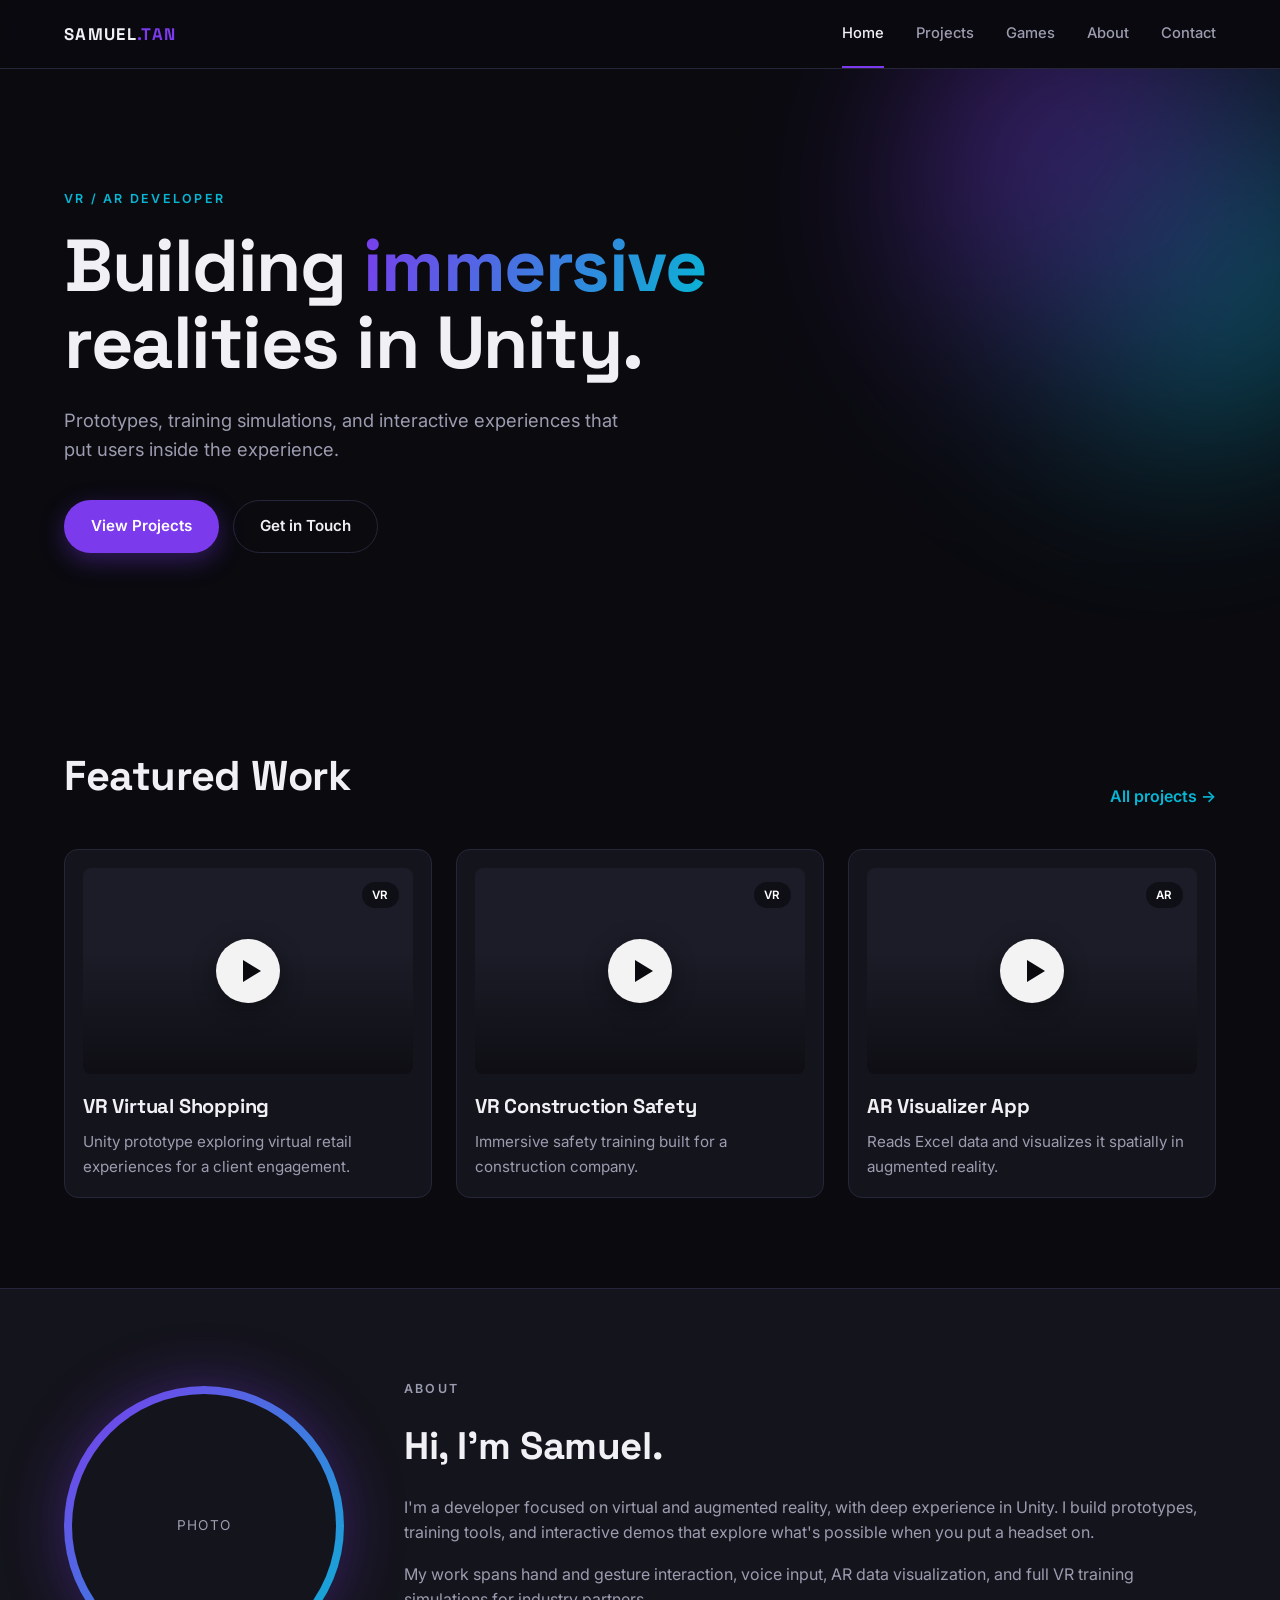
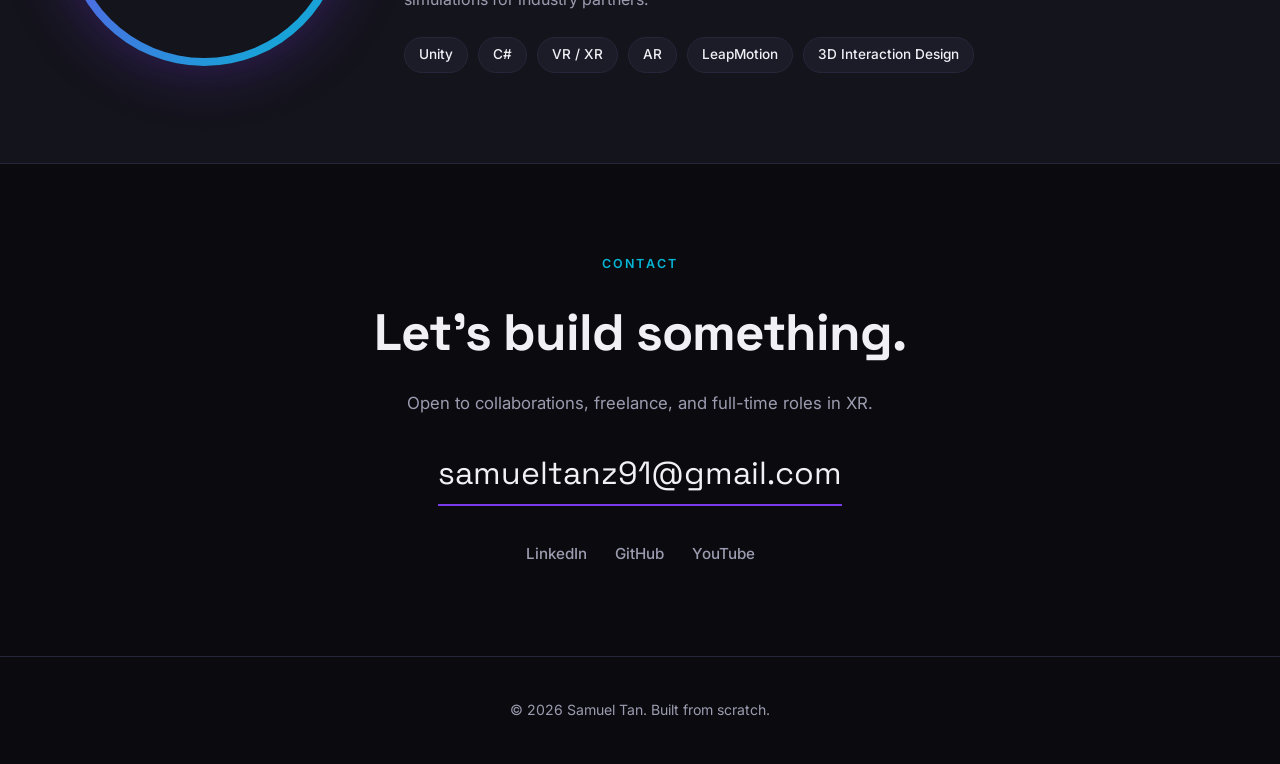
==== index.html @ c5303bc1 "Initial portfolio site Static site with home, projects, and games pages. VR/AR work showcased via cl" ====
<!DOCTYPE html>
<html lang="en">
<head>
    <meta charset="UTF-8">
    <meta name="viewport" content="width=device-width, initial-scale=1.0">
    <title>Samuel Tan — VR/AR Developer</title>
    <meta name="description" content="Portfolio of Samuel Tan, VR/AR developer specializing in Unity, immersive experiences, and interactive prototypes.">
    <link rel="stylesheet" href="assets/css/styles.css">
    <link rel="preconnect" href="https://fonts.googleapis.com">
    <link rel="preconnect" href="https://fonts.gstatic.com" crossorigin>
    <link href="https://fonts.googleapis.com/css2?family=Inter:wght@400;500;600;700;800&family=Space+Grotesk:wght@500;700&display=swap" rel="stylesheet">
</head>
<body>
    <header class="site-header">
        <div class="container header-inner">
            <a href="index.html" class="logo">SAMUEL<span>.TAN</span></a>
            <nav class="nav-desktop">
                <a href="index.html" class="active">Home</a>
                <a href="projects.html">Projects</a>
                <a href="games.html">Games</a>
                <a href="#about">About</a>
                <a href="#contact">Contact</a>
            </nav>
            <button class="nav-toggle" aria-label="Toggle navigation" aria-expanded="false">
                <span></span><span></span><span></span>
            </button>
        </div>
        <nav class="nav-mobile">
            <a href="index.html">Home</a>
            <a href="projects.html">Projects</a>
            <a href="games.html">Games</a>
            <a href="#about">About</a>
            <a href="#contact">Contact</a>
        </nav>
    </header>

    <main>
        <section class="hero">
            <div class="container">
                <p class="hero-eyebrow">VR / AR Developer</p>
                <h1 class="hero-title">Building <span class="accent">immersive</span><br>realities in Unity.</h1>
                <p class="hero-sub">Prototypes, training simulations, and interactive experiences that put users inside the experience.</p>
                <div class="hero-cta">
                    <a href="projects.html" class="btn btn-primary">View Projects</a>
                    <a href="#contact" class="btn btn-ghost">Get in Touch</a>
                </div>
            </div>
            <div class="hero-orb" aria-hidden="true"></div>
        </section>

        <section class="section" id="featured">
            <div class="container">
                <div class="section-head">
                    <h2>Featured Work</h2>
                    <a href="projects.html" class="link-arrow">All projects →</a>
                </div>
                <div class="project-grid">
                    <a href="projects.html#vr-virtual-shopping" class="project-card">
                        <div class="project-thumb video-thumb" style="background-image: url('https://img.youtube.com/vi/bQnIqQ54lKI/hqdefault.jpg')">
                            <span class="tag">VR</span>
                            <span class="play-button play-button-static" aria-hidden="true"></span>
                        </div>
                        <h3>VR Virtual Shopping</h3>
                        <p>Unity prototype exploring virtual retail experiences for a client engagement.</p>
                    </a>
                    <a href="projects.html#vr-construction-safety" class="project-card">
                        <div class="project-thumb video-thumb" style="background-image: url('https://img.youtube.com/vi/5bhj2pqpF-M/hqdefault.jpg')">
                            <span class="tag">VR</span>
                            <span class="play-button play-button-static" aria-hidden="true"></span>
                        </div>
                        <h3>VR Construction Safety</h3>
                        <p>Immersive safety training built for a construction company.</p>
                    </a>
                    <a href="projects.html#ar-visualizer" class="project-card">
                        <div class="project-thumb video-thumb" style="background-image: url('https://img.youtube.com/vi/ihZmhNBa7-E/hqdefault.jpg')">
                            <span class="tag">AR</span>
                            <span class="play-button play-button-static" aria-hidden="true"></span>
                        </div>
                        <h3>AR Visualizer App</h3>
                        <p>Reads Excel data and visualizes it spatially in augmented reality.</p>
                    </a>
                </div>
            </div>
        </section>

        <section class="section section-alt" id="about">
            <div class="container about-grid">
                <div class="about-photo" aria-hidden="true"></div>
                <div class="about-copy">
                    <p class="eyebrow">About</p>
                    <h2>Hi, I'm Samuel.</h2>
                    <p>I'm a developer focused on virtual and augmented reality, with deep experience in Unity. I build prototypes, training tools, and interactive demos that explore what's possible when you put a headset on.</p>
                    <p>My work spans hand and gesture interaction, voice input, AR data visualization, and full VR training simulations for industry partners.</p>
                    <ul class="skill-list">
                        <li>Unity</li>
                        <li>C#</li>
                        <li>VR / XR</li>
                        <li>AR</li>
                        <li>LeapMotion</li>
                        <li>3D Interaction Design</li>
                    </ul>
                </div>
            </div>
        </section>

        <section class="section" id="contact">
            <div class="container contact-block">
                <p class="eyebrow">Contact</p>
                <h2>Let's build something.</h2>
                <p class="contact-sub">Open to collaborations, freelance, and full-time roles in XR.</p>
                <a href="mailto:samueltanz91@gmail.com" class="contact-email">samueltanz91@gmail.com</a>
                <div class="social-row">
                    <a href="#" aria-label="LinkedIn">LinkedIn</a>
                    <a href="#" aria-label="GitHub">GitHub</a>
                    <a href="#" aria-label="YouTube">YouTube</a>
                </div>
            </div>
        </section>
    </main>

    <footer class="site-footer">
        <div class="container">
            <p>© <span id="year"></span> Samuel Tan. Built from scratch.</p>
        </div>
    </footer>

    <script src="assets/js/main.js"></script>
</body>
</html>
---- assets/css/styles.css ----
/* ============================================================
   Samuel Tan — Portfolio
   Plain CSS, no preprocessor. Design tokens up top.
   ============================================================ */

:root {
    --bg: #0a0a0f;
    --surface: #14141c;
    --surface-2: #1c1c28;
    --border: #26263a;
    --text: #f0f0f5;
    --text-dim: #9c9cb0;
    --accent: #7c3aed;
    --accent-2: #06b6d4;
    --accent-glow: rgba(124, 58, 237, 0.35);
    --max-width: 1200px;
    --radius: 14px;
    --radius-sm: 8px;
    --shadow-card: 0 10px 30px rgba(0, 0, 0, 0.4);

    --font-sans: 'Inter', system-ui, -apple-system, Segoe UI, Roboto, sans-serif;
    --font-display: 'Space Grotesk', 'Inter', system-ui, sans-serif;
}

* { box-sizing: border-box; }

html {
    scroll-behavior: smooth;
}

body {
    margin: 0;
    background: var(--bg);
    color: var(--text);
    font-family: var(--font-sans);
    font-size: 16px;
    line-height: 1.6;
    -webkit-font-smoothing: antialiased;
    text-rendering: optimizeLegibility;
}

a { color: inherit; text-decoration: none; }
img { max-width: 100%; display: block; }

.container {
    width: 100%;
    max-width: var(--max-width);
    margin: 0 auto;
    padding: 0 24px;
}

/* ===== Header ============================================== */

.site-header {
    position: sticky;
    top: 0;
    z-index: 50;
    background: rgba(10, 10, 15, 0.75);
    backdrop-filter: saturate(140%) blur(12px);
    -webkit-backdrop-filter: saturate(140%) blur(12px);
    border-bottom: 1px solid var(--border);
}

.header-inner {
    display: flex;
    align-items: center;
    justify-content: space-between;
    height: 68px;
}

.logo {
    font-family: var(--font-display);
    font-weight: 700;
    letter-spacing: 0.08em;
    font-size: 1.05rem;
}
.logo span { color: var(--accent); }

.nav-desktop {
    display: flex;
    gap: 32px;
}
.nav-desktop a {
    font-size: 0.92rem;
    font-weight: 500;
    color: var(--text-dim);
    transition: color 0.2s ease;
    position: relative;
}
.nav-desktop a:hover,
.nav-desktop a.active { color: var(--text); }
.nav-desktop a.active::after {
    content: '';
    position: absolute;
    left: 0; right: 0; bottom: -22px;
    height: 2px;
    background: var(--accent);
}

.nav-toggle {
    display: none;
    background: transparent;
    border: 0;
    width: 40px;
    height: 40px;
    cursor: pointer;
    padding: 8px;
}
.nav-toggle span {
    display: block;
    width: 24px;
    height: 2px;
    background: var(--text);
    margin: 5px auto;
    transition: transform 0.25s ease, opacity 0.25s ease;
}
.nav-toggle[aria-expanded="true"] span:nth-child(1) {
    transform: translateY(7px) rotate(45deg);
}
.nav-toggle[aria-expanded="true"] span:nth-child(2) { opacity: 0; }
.nav-toggle[aria-expanded="true"] span:nth-child(3) {
    transform: translateY(-7px) rotate(-45deg);
}

.nav-mobile {
    display: none;
    flex-direction: column;
    padding: 8px 24px 20px;
    border-top: 1px solid var(--border);
    background: rgba(10, 10, 15, 0.95);
}
.nav-mobile.open { display: flex; }
.nav-mobile a {
    padding: 14px 0;
    border-bottom: 1px solid var(--border);
    color: var(--text-dim);
    font-weight: 500;
}
.nav-mobile a:last-child { border-bottom: 0; }

/* ===== Hero ================================================ */

.hero {
    position: relative;
    padding: 120px 0 100px;
    overflow: hidden;
}

.hero-eyebrow,
.eyebrow {
    text-transform: uppercase;
    letter-spacing: 0.18em;
    font-size: 0.78rem;
    color: var(--accent-2);
    font-weight: 600;
    margin: 0 0 18px;
}

.hero-title {
    font-family: var(--font-display);
    font-size: clamp(2.4rem, 6vw, 4.6rem);
    line-height: 1.05;
    letter-spacing: -0.02em;
    margin: 0 0 24px;
    font-weight: 700;
}
.accent {
    background: linear-gradient(120deg, var(--accent), var(--accent-2));
    -webkit-background-clip: text;
    background-clip: text;
    color: transparent;
}

.hero-sub {
    font-size: 1.15rem;
    color: var(--text-dim);
    max-width: 580px;
    margin: 0 0 36px;
}

.hero-cta { display: flex; gap: 14px; flex-wrap: wrap; }

.btn {
    display: inline-flex;
    align-items: center;
    justify-content: center;
    padding: 13px 26px;
    border-radius: 100px;
    font-weight: 600;
    font-size: 0.95rem;
    transition: transform 0.2s ease, box-shadow 0.25s ease, background 0.2s ease;
    border: 1px solid transparent;
    cursor: pointer;
}
.btn-primary {
    background: var(--accent);
    color: white;
    box-shadow: 0 8px 24px var(--accent-glow);
}
.btn-primary:hover { transform: translateY(-2px); box-shadow: 0 12px 30px var(--accent-glow); }
.btn-ghost {
    background: transparent;
    border-color: var(--border);
    color: var(--text);
}
.btn-ghost:hover { border-color: var(--text-dim); }

.hero-orb {
    position: absolute;
    top: -100px;
    right: -120px;
    width: 520px;
    height: 520px;
    border-radius: 50%;
    background: radial-gradient(circle at 30% 30%, var(--accent), transparent 60%),
                radial-gradient(circle at 70% 60%, var(--accent-2), transparent 65%);
    filter: blur(80px);
    opacity: 0.45;
    pointer-events: none;
    z-index: -1;
}

/* ===== Sections ============================================ */

.section { padding: 90px 0; }
.section-alt { background: var(--surface); border-top: 1px solid var(--border); border-bottom: 1px solid var(--border); }

.section-head {
    display: flex;
    align-items: end;
    justify-content: space-between;
    margin-bottom: 40px;
    flex-wrap: wrap;
    gap: 16px;
}
.section-head h2 {
    font-family: var(--font-display);
    font-size: clamp(1.8rem, 3.5vw, 2.6rem);
    margin: 0;
    letter-spacing: -0.01em;
}
.link-arrow {
    color: var(--accent-2);
    font-weight: 600;
    transition: transform 0.2s ease;
}
.link-arrow:hover { transform: translateX(4px); display: inline-block; }

/* ===== Page hero (sub-pages) =============================== */

.page-hero {
    padding: 80px 0 40px;
    border-bottom: 1px solid var(--border);
}
.page-hero h1 {
    font-family: var(--font-display);
    font-size: clamp(2.2rem, 5vw, 3.6rem);
    margin: 0 0 16px;
    letter-spacing: -0.02em;
}
.page-sub {
    color: var(--text-dim);
    max-width: 680px;
    font-size: 1.05rem;
    margin: 0;
}

/* ===== Project grid ======================================== */

.project-grid {
    display: grid;
    grid-template-columns: repeat(auto-fit, minmax(300px, 1fr));
    gap: 24px;
}

.project-card {
    background: var(--surface);
    border: 1px solid var(--border);
    border-radius: var(--radius);
    padding: 18px;
    transition: transform 0.25s ease, border-color 0.25s ease, box-shadow 0.25s ease;
    display: block;
    color: inherit;
}
.project-card:hover {
    transform: translateY(-4px);
    border-color: var(--accent);
    box-shadow: var(--shadow-card);
}
.project-card h3 {
    font-family: var(--font-display);
    font-size: 1.25rem;
    margin: 16px 0 8px;
    letter-spacing: -0.01em;
}
.project-card p {
    color: var(--text-dim);
    margin: 0;
    font-size: 0.95rem;
}

.project-thumb {
    aspect-ratio: 16 / 10;
    border-radius: var(--radius-sm);
    position: relative;
    overflow: hidden;
    display: flex;
    align-items: flex-start;
    justify-content: flex-end;
    padding: 14px;
    background-size: cover;
    background-position: center;
    background-color: var(--surface-2);
}
/* Gradient placeholders — used by Games page until real screenshots are added */
.thumb-1 { background: linear-gradient(135deg, #4338ca, #06b6d4); }
.thumb-2 { background: linear-gradient(135deg, #f59e0b, #b91c1c); }
.thumb-3 { background: linear-gradient(135deg, #10b981, #06b6d4); }
.thumb-4 { background: linear-gradient(135deg, #1e293b, #7c3aed); }
.thumb-5 { background: linear-gradient(135deg, #ec4899, #7c3aed); }
.thumb-6 { background: linear-gradient(135deg, #06b6d4, #1e1b4b); }

/* Video thumbnail — YouTube poster + play button overlay */
.video-thumb { cursor: pointer; }
.video-thumb::before {
    content: '';
    position: absolute;
    inset: 0;
    background: linear-gradient(180deg, transparent 40%, rgba(0,0,0,0.5));
    pointer-events: none;
    transition: background 0.25s ease;
}
.video-thumb:hover::before {
    background: linear-gradient(180deg, rgba(124,58,237,0.15) 0%, rgba(0,0,0,0.55));
}

.play-button {
    position: absolute;
    left: 50%;
    top: 50%;
    transform: translate(-50%, -50%);
    width: 64px;
    height: 64px;
    border-radius: 50%;
    border: 0;
    background: rgba(255, 255, 255, 0.95);
    cursor: pointer;
    transition: transform 0.2s ease, background 0.2s ease, box-shadow 0.25s ease;
    box-shadow: 0 6px 24px rgba(0, 0, 0, 0.4);
    z-index: 1;
    padding: 0;
}
.play-button::before {
    content: '';
    position: absolute;
    left: 56%;
    top: 50%;
    transform: translate(-50%, -50%);
    width: 0;
    height: 0;
    border-left: 18px solid var(--bg);
    border-top: 11px solid transparent;
    border-bottom: 11px solid transparent;
}
.video-thumb:hover .play-button {
    transform: translate(-50%, -50%) scale(1.08);
    background: var(--accent);
    box-shadow: 0 10px 28px var(--accent-glow);
}
.video-thumb:hover .play-button::before {
    border-left-color: white;
}

/* When iframe is injected, hide the static UI */
.video-thumb.is-playing::before,
.video-thumb.is-playing .tag,
.video-thumb.is-playing .play-button {
    display: none;
}
.video-thumb iframe {
    position: absolute;
    inset: 0;
    width: 100%;
    height: 100%;
    border: 0;
    border-radius: var(--radius-sm);
}

.tag {
    background: rgba(0, 0, 0, 0.45);
    backdrop-filter: blur(8px);
    color: white;
    padding: 4px 10px;
    border-radius: 100px;
    font-size: 0.72rem;
    font-weight: 600;
    letter-spacing: 0.06em;
    text-transform: uppercase;
}

.project-card-detail .meta-list {
    margin: 16px 0 0;
    padding: 0;
    list-style: none;
    display: flex;
    gap: 8px;
    flex-wrap: wrap;
}
.meta-list li {
    background: var(--surface-2);
    border: 1px solid var(--border);
    border-radius: 100px;
    padding: 4px 12px;
    font-size: 0.78rem;
    color: var(--text-dim);
}

/* ===== About =============================================== */

.about-grid {
    display: grid;
    grid-template-columns: 280px 1fr;
    gap: 60px;
    align-items: center;
}
.about-photo {
    aspect-ratio: 1;
    border-radius: 50%;
    background: linear-gradient(135deg, var(--accent), var(--accent-2));
    box-shadow: 0 0 60px var(--accent-glow);
    position: relative;
}
.about-photo::after {
    content: 'Photo';
    position: absolute;
    inset: 8px;
    border-radius: 50%;
    background: var(--surface);
    display: flex;
    align-items: center;
    justify-content: center;
    color: var(--text-dim);
    font-size: 0.85rem;
    letter-spacing: 0.1em;
    text-transform: uppercase;
}
.about-copy h2 {
    font-family: var(--font-display);
    font-size: clamp(1.8rem, 3.5vw, 2.4rem);
    margin: 0 0 18px;
    letter-spacing: -0.01em;
}
.about-copy p {
    color: var(--text-dim);
    margin: 0 0 16px;
}
.skill-list {
    margin: 24px 0 0;
    padding: 0;
    list-style: none;
    display: flex;
    gap: 10px;
    flex-wrap: wrap;
}
.skill-list li {
    background: var(--surface-2);
    border: 1px solid var(--border);
    padding: 6px 14px;
    border-radius: 100px;
    font-size: 0.85rem;
    color: var(--text);
    font-weight: 500;
}

/* ===== Contact ============================================= */

.contact-block { text-align: center; }
.contact-block h2 {
    font-family: var(--font-display);
    font-size: clamp(2rem, 4.5vw, 3.2rem);
    margin: 0 0 16px;
    letter-spacing: -0.02em;
}
.contact-sub {
    color: var(--text-dim);
    margin: 0 0 32px;
    font-size: 1.05rem;
}
.contact-email {
    display: inline-block;
    font-family: var(--font-display);
    font-size: clamp(1.4rem, 3vw, 2rem);
    color: var(--text);
    border-bottom: 2px solid var(--accent);
    padding-bottom: 4px;
    transition: color 0.2s ease;
}
.contact-email:hover { color: var(--accent-2); }

.social-row {
    display: flex;
    justify-content: center;
    gap: 28px;
    margin-top: 36px;
}
.social-row a {
    color: var(--text-dim);
    font-weight: 500;
    font-size: 0.95rem;
    transition: color 0.2s ease;
}
.social-row a:hover { color: var(--accent-2); }

/* ===== Footer ============================================== */

.site-footer {
    border-top: 1px solid var(--border);
    padding: 28px 0;
    color: var(--text-dim);
    font-size: 0.88rem;
    text-align: center;
}

/* ===== Responsive ========================================== */

@media (max-width: 820px) {
    .nav-desktop { display: none; }
    .nav-toggle { display: block; }
    .nav-desktop a.active::after { display: none; }

    .hero { padding: 80px 0 70px; }
    .section { padding: 64px 0; }

    .about-grid {
        grid-template-columns: 1fr;
        gap: 32px;
        text-align: center;
    }
    .about-photo {
        max-width: 200px;
        margin: 0 auto;
    }
    .skill-list { justify-content: center; }

    .hero-orb {
        width: 360px;
        height: 360px;
        right: -160px;
    }
}

@media (max-width: 480px) {
    .hero-cta .btn { flex: 1; }
    .social-row { flex-wrap: wrap; gap: 16px 24px; }
}
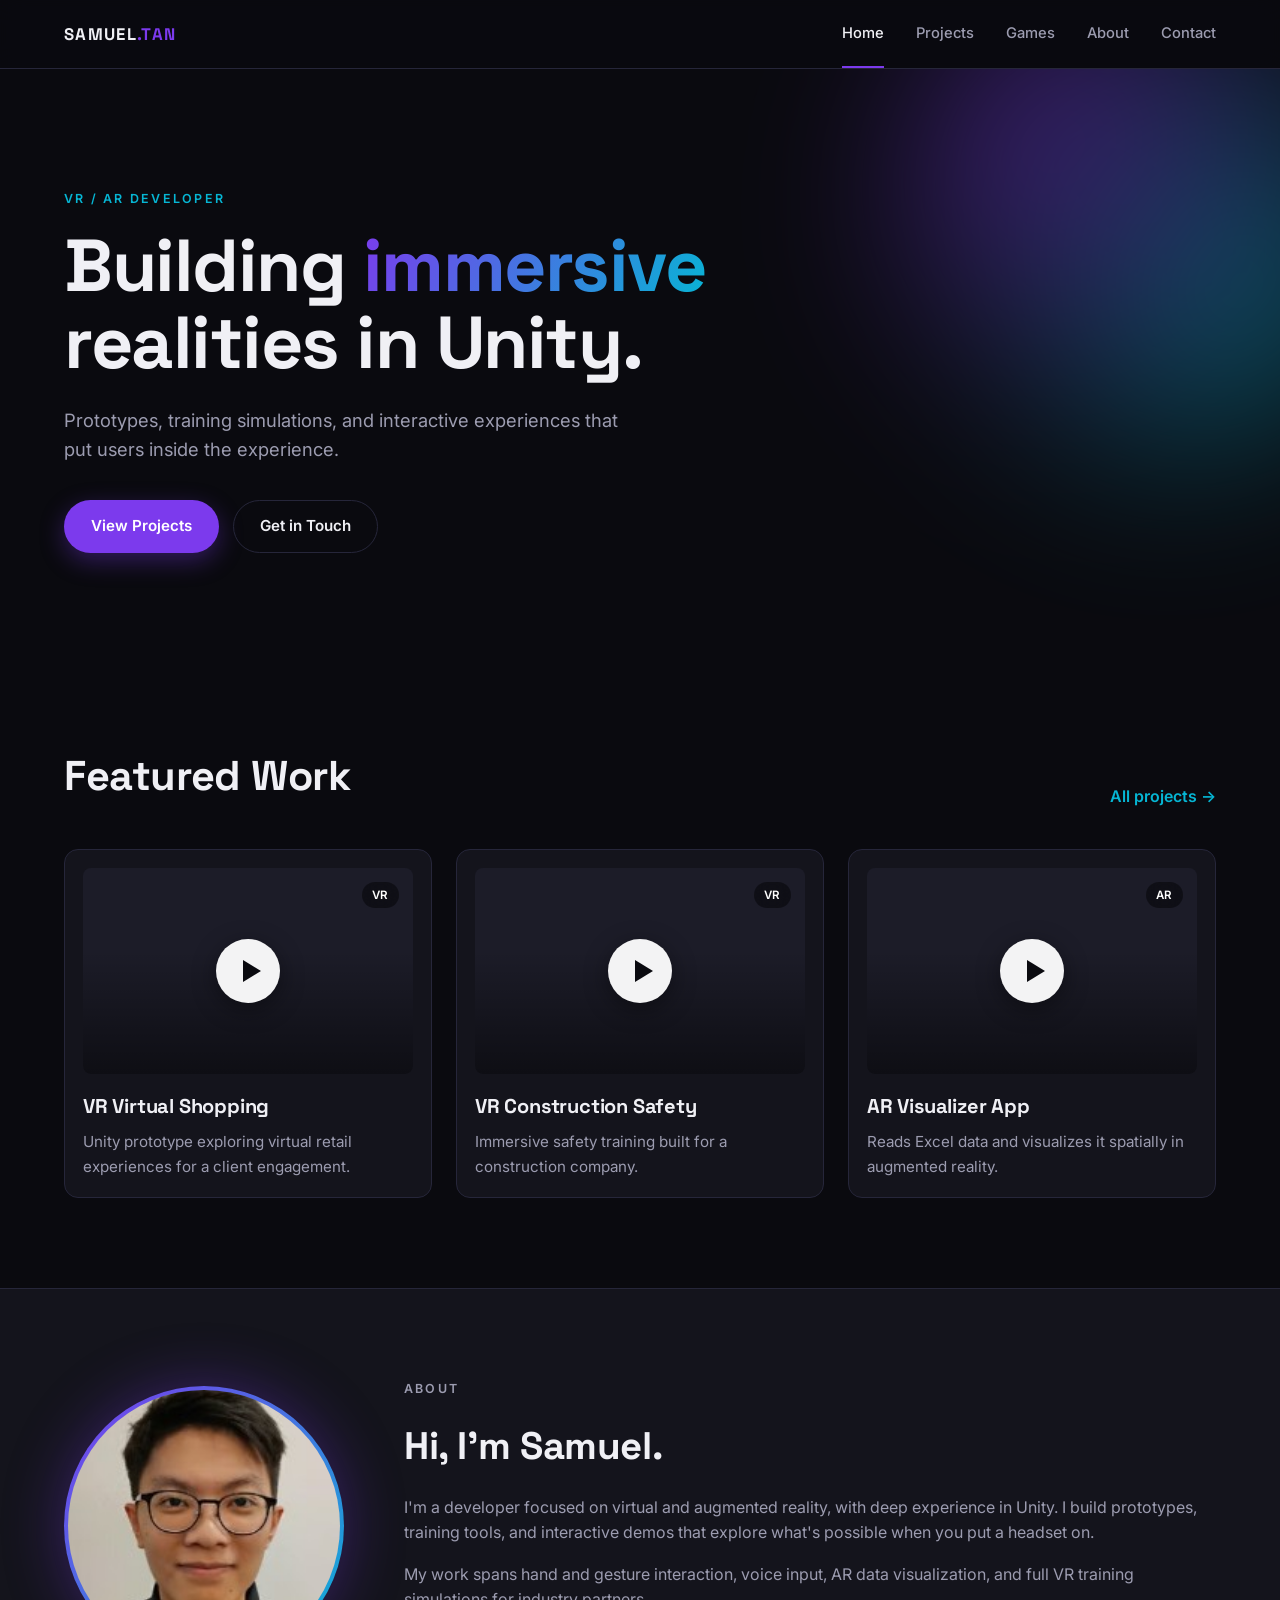
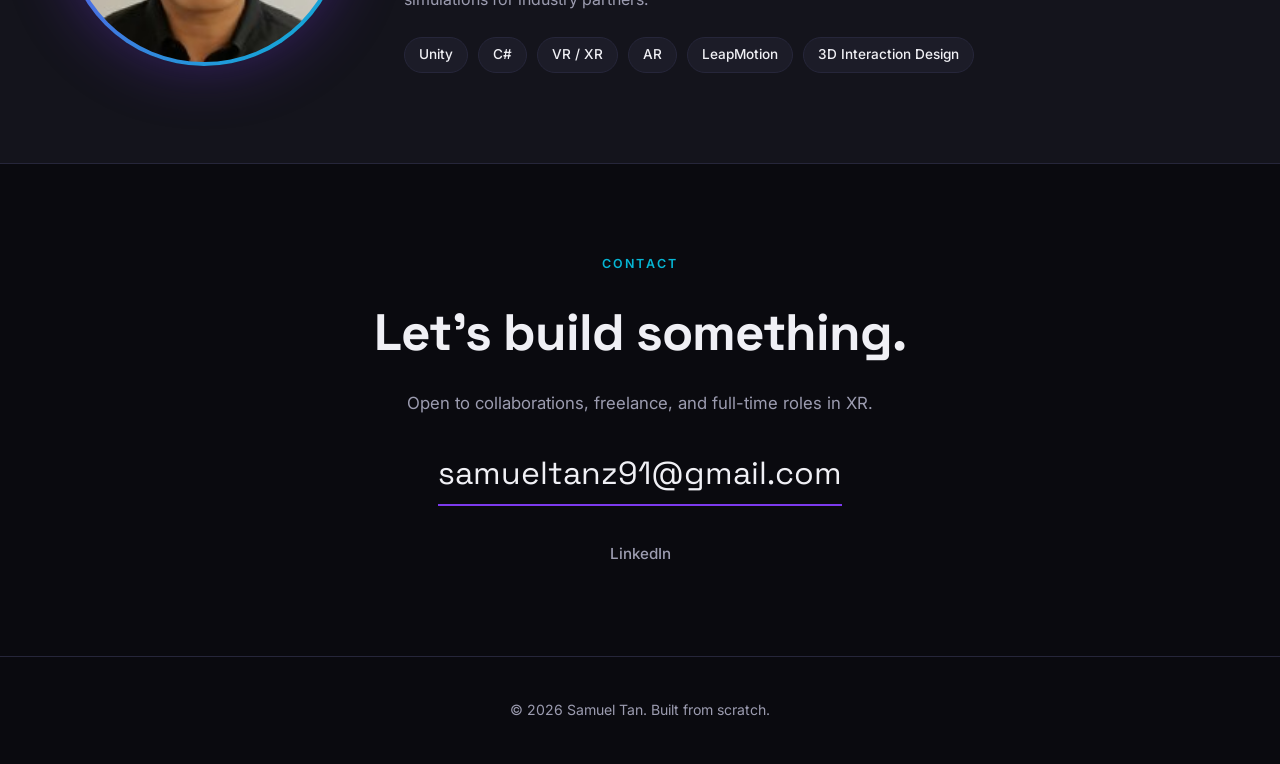
==== commit 29dbcbec: "Add profile photo and LinkedIn link About section now displays the real photo with the gradient ring" ====
--- a/index.html
+++ b/index.html
@@ -110,9 +110,7 @@
                 <p class="contact-sub">Open to collaborations, freelance, and full-time roles in XR.</p>
                 <a href="mailto:samueltanz91@gmail.com" class="contact-email">samueltanz91@gmail.com</a>
                 <div class="social-row">
-                    <a href="#" aria-label="LinkedIn">LinkedIn</a>
-                    <a href="#" aria-label="GitHub">GitHub</a>
-                    <a href="#" aria-label="YouTube">YouTube</a>
+                    <a href="https://www.linkedin.com/in/samtanz" target="_blank" rel="noopener noreferrer" aria-label="LinkedIn">LinkedIn</a>
                 </div>
             </div>
         </section>
--- a/assets/css/styles.css
+++ b/assets/css/styles.css
@@ -429,20 +429,17 @@
     background: linear-gradient(135deg, var(--accent), var(--accent-2));
     box-shadow: 0 0 60px var(--accent-glow);
     position: relative;
+    padding: 4px;
 }
 .about-photo::after {
-    content: 'Photo';
-    position: absolute;
-    inset: 8px;
+    content: '';
+    position: absolute;
+    inset: 4px;
     border-radius: 50%;
-    background: var(--surface);
-    display: flex;
-    align-items: center;
-    justify-content: center;
-    color: var(--text-dim);
-    font-size: 0.85rem;
-    letter-spacing: 0.1em;
-    text-transform: uppercase;
+    background-image: url('../images/photo.jpg');
+    background-size: cover;
+    background-position: center;
+    background-color: var(--surface);
 }
 .about-copy h2 {
     font-family: var(--font-display);
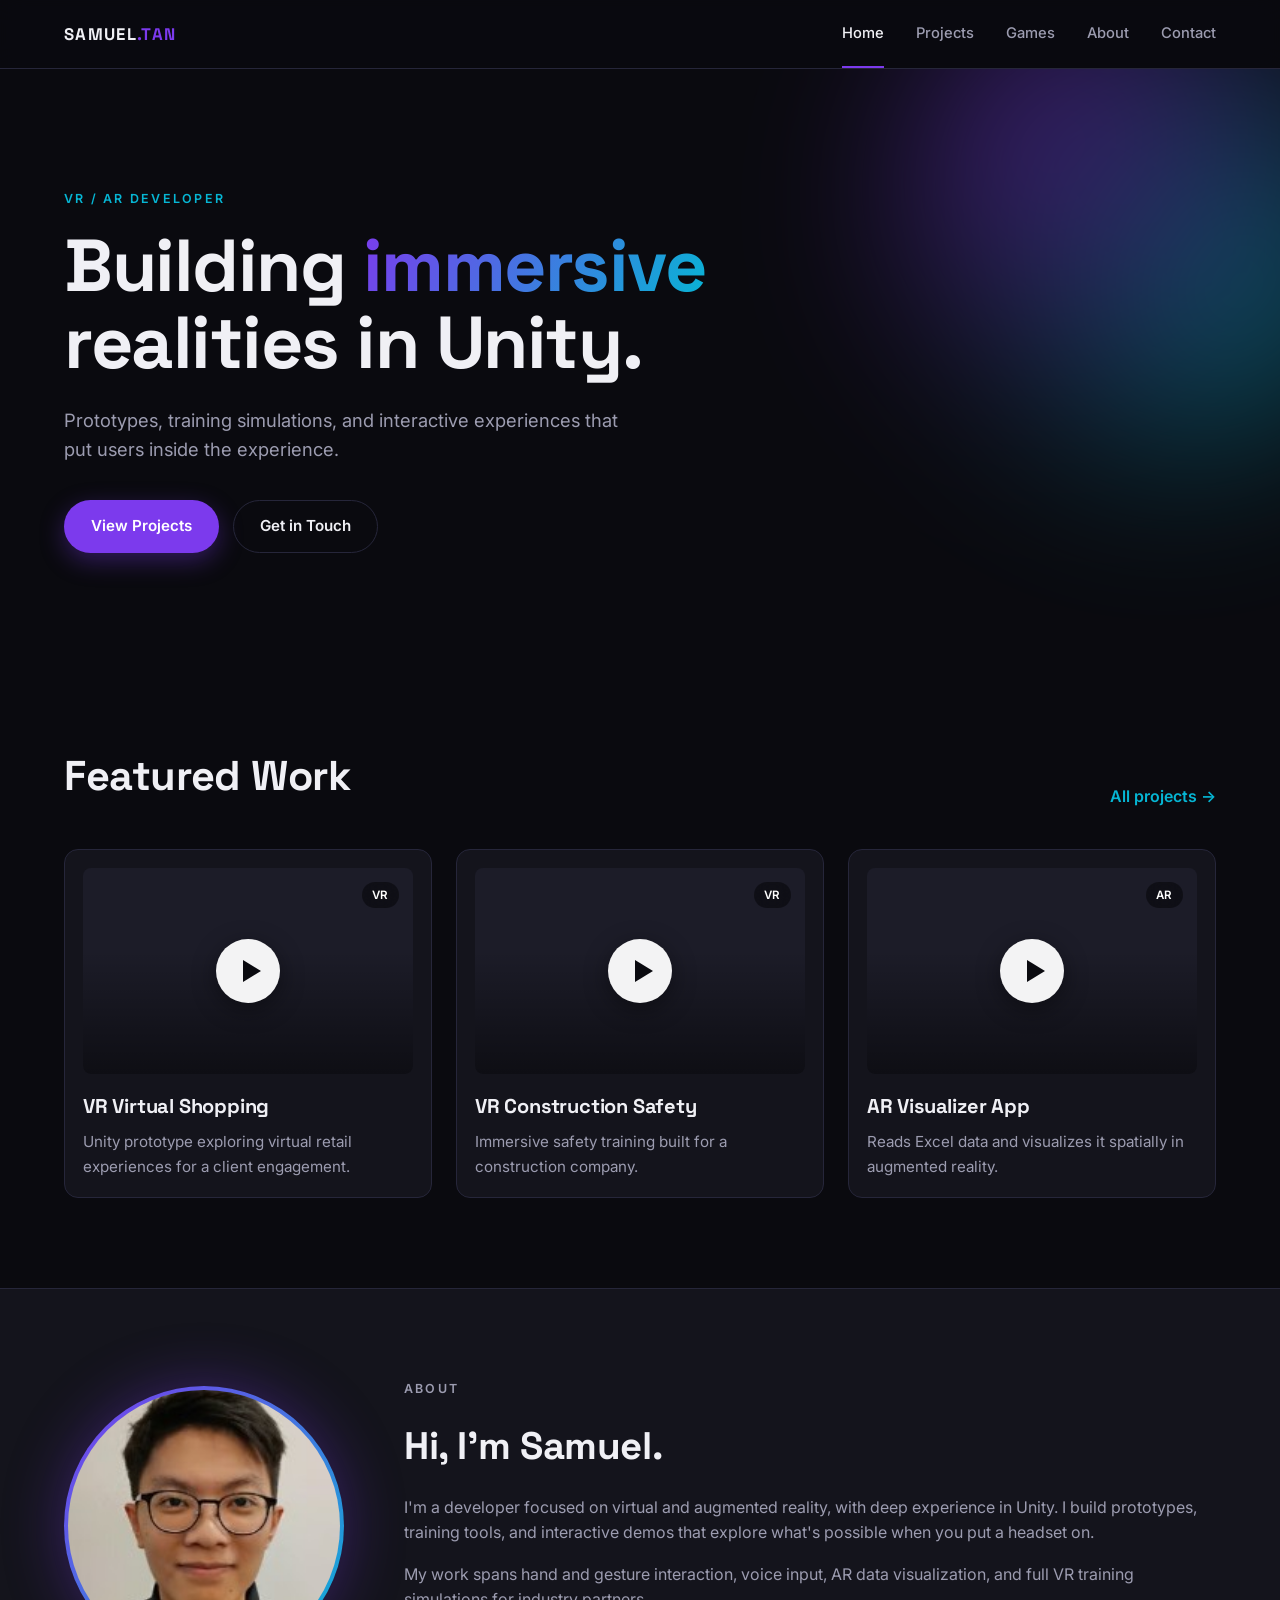
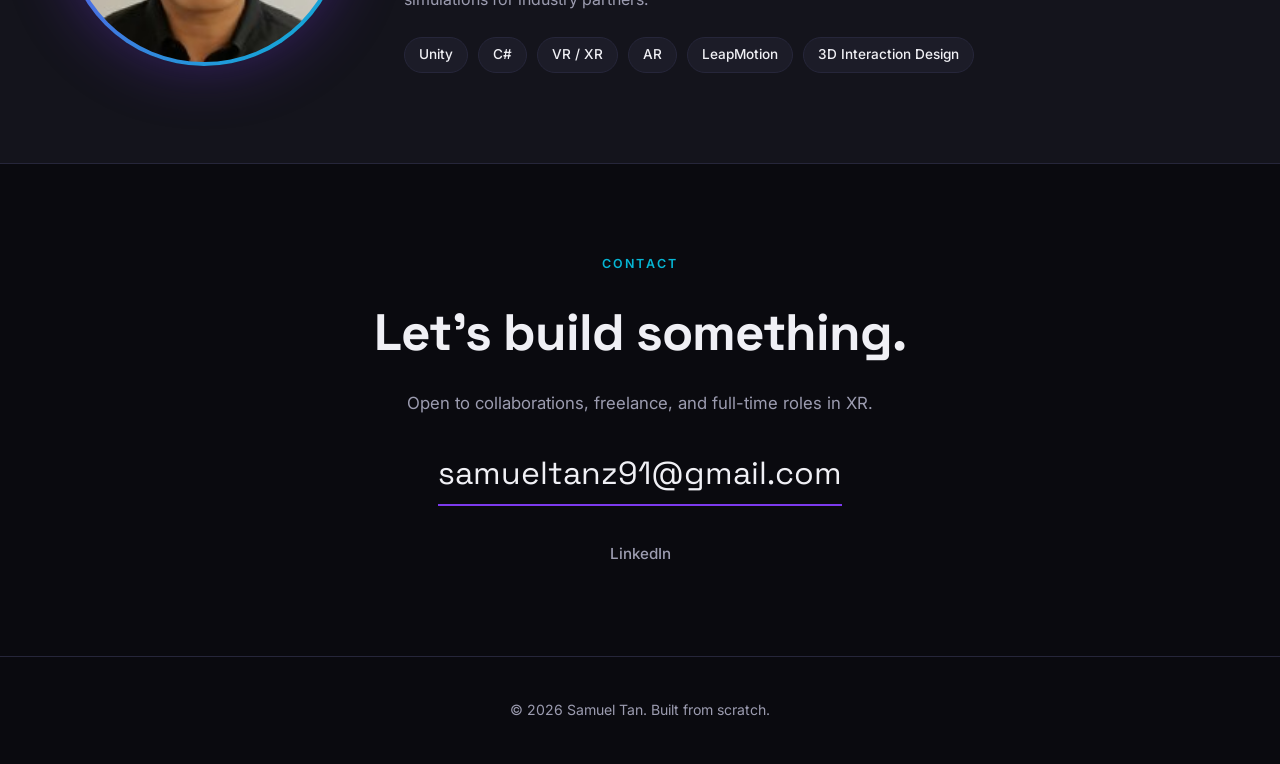
==== commit 7cc51d43: "Use img tag for profile photo instead of CSS background Semantic HTML, includes alt text for screen " ====
--- a/index.html
+++ b/index.html
@@ -85,7 +85,9 @@
 
         <section class="section section-alt" id="about">
             <div class="container about-grid">
-                <div class="about-photo" aria-hidden="true"></div>
+                <div class="about-photo">
+                    <img src="assets/images/photo.jpg" alt="Samuel Tan">
+                </div>
                 <div class="about-copy">
                     <p class="eyebrow">About</p>
                     <h2>Hi, I'm Samuel.</h2>
--- a/assets/css/styles.css
+++ b/assets/css/styles.css
@@ -428,18 +428,14 @@
     border-radius: 50%;
     background: linear-gradient(135deg, var(--accent), var(--accent-2));
     box-shadow: 0 0 60px var(--accent-glow);
-    position: relative;
     padding: 4px;
 }
-.about-photo::after {
-    content: '';
-    position: absolute;
-    inset: 4px;
+.about-photo img {
+    width: 100%;
+    height: 100%;
     border-radius: 50%;
-    background-image: url('../images/photo.jpg');
-    background-size: cover;
-    background-position: center;
-    background-color: var(--surface);
+    object-fit: cover;
+    display: block;
 }
 .about-copy h2 {
     font-family: var(--font-display);
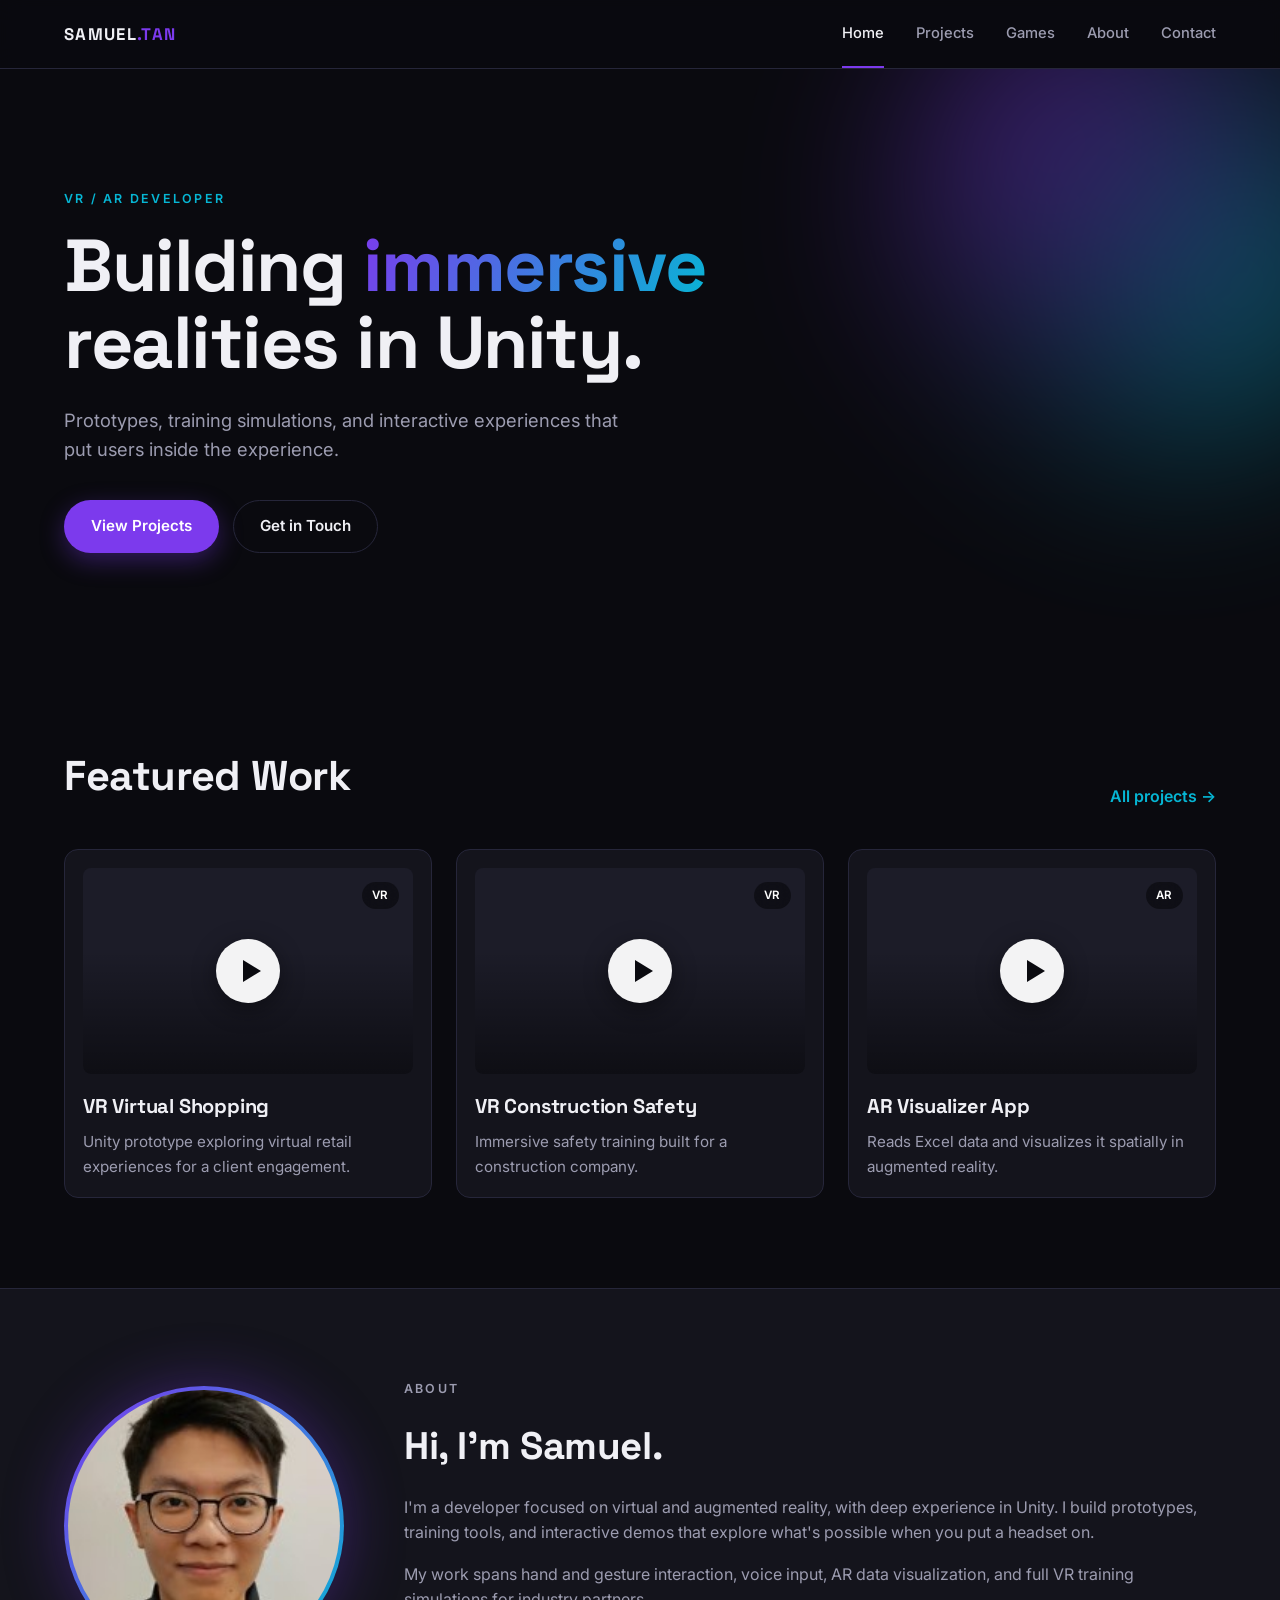
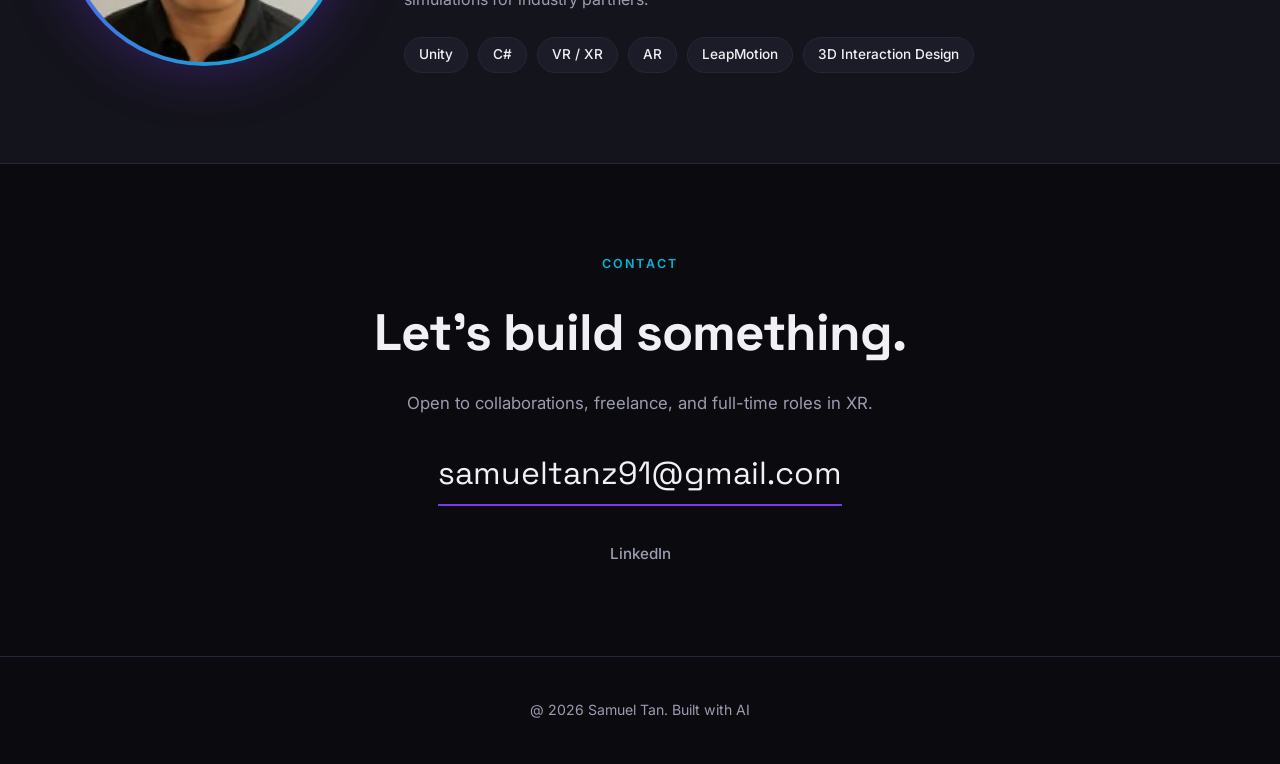
==== commit b31b0142: "Update footer text to "Built with AI" Co-Authored-By: Claude Opus 4.7 (1M context) <noreply@anthropi" ====
--- a/index.html
+++ b/index.html
@@ -120,7 +120,7 @@
 
     <footer class="site-footer">
         <div class="container">
-            <p>© <span id="year"></span> Samuel Tan. Built from scratch.</p>
+            <p>@ <span id="year"></span> Samuel Tan. Built with AI</p>
         </div>
     </footer>
 
